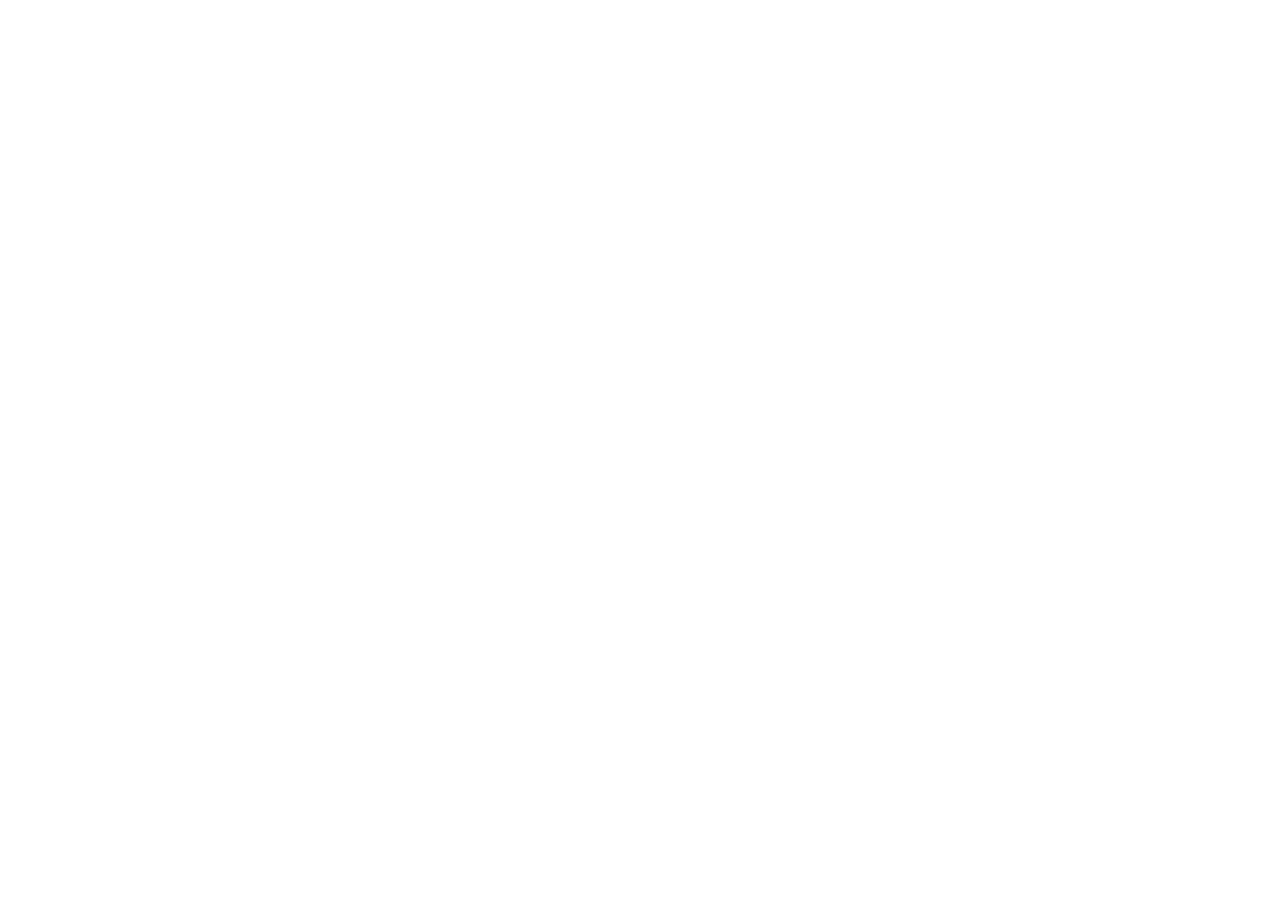
==== index.html @ 176ecad0 "creation de la structure de base du projer" ====
<!DOCTYPE html>
<html lang="en">
<head>
    <meta charset="UTF-8">
    <meta name="viewport" content="width=device-width, initial-scale=1.0">
    <title>Mood Cafe</title>
</head>
<body>
    
</body>
</html>
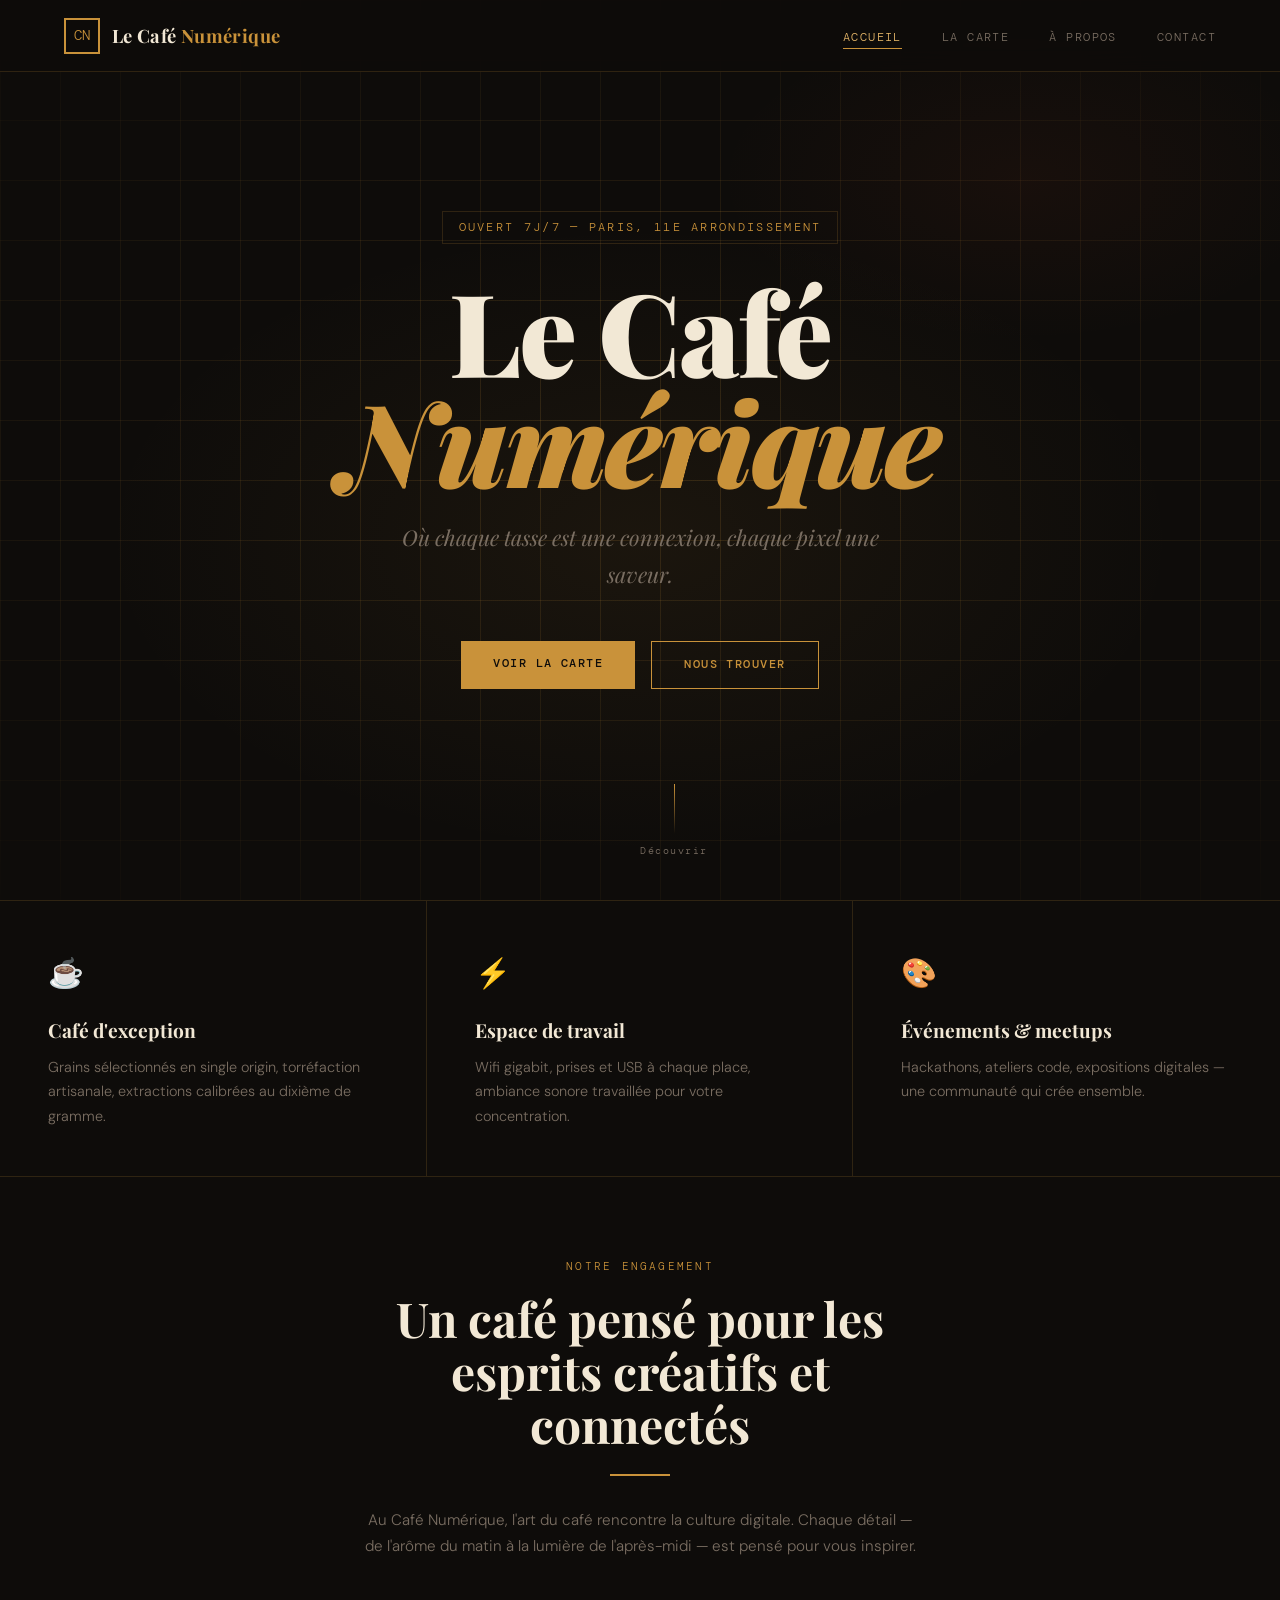
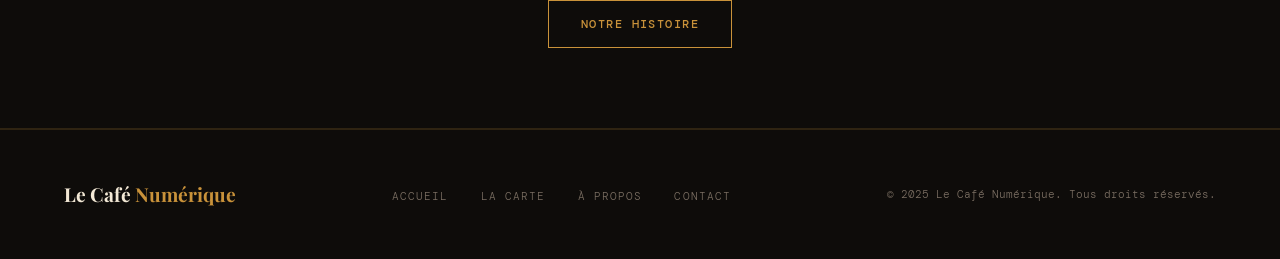
==== commit 3f384525: "ajout de toutes les pages" ====
--- a/index.html
+++ b/index.html
@@ -1,11 +1,96 @@
 <!DOCTYPE html>
-<html lang="en">
+<html lang="fr">
 <head>
-    <meta charset="UTF-8">
-    <meta name="viewport" content="width=device-width, initial-scale=1.0">
-    <title>Mood Cafe</title>
+  <meta charset="UTF-8" />
+  <meta name="viewport" content="width=device-width, initial-scale=1.0" />
+  <title>Le Café Numérique — Accueil</title>
+  <link rel="stylesheet" href="style.css" />
 </head>
 <body>
-    
+
+  <!-- ====== NAVIGATION ====== -->
+  <nav class="navbar">
+    <a href="index.html" class="nav-logo">
+      <div class="nav-logo-icon">CN</div>
+      <span class="nav-logo-text">Le Café <span>Numérique</span></span>
+    </a>
+    <ul class="nav-links">
+      <li><a href="index.html" class="active">Accueil</a></li>
+      <li><a href="menu.html">La Carte</a></li>
+      <li><a href="apropos.html">À Propos</a></li>
+      <li><a href="contact.html">Contact</a></li>
+    </ul>
+  </nav>
+
+  <!-- ====== HERO ====== -->
+  <section class="hero">
+    <div class="hero-bg"></div>
+    <div class="hero-grid"></div>
+
+    <div class="hero-tag fade-up">Ouvert 7j/7 — Paris, 11e arrondissement</div>
+
+    <h1 class="fade-up fade-up-1">
+      Le Café<br /><em>Numérique</em>
+    </h1>
+
+    <p class="hero-slogan fade-up fade-up-2">
+      Où chaque tasse est une connexion, chaque pixel une saveur.
+    </p>
+
+    <div class="hero-cta fade-up fade-up-3">
+      <a href="menu.html" class="btn btn-primary">Voir la carte</a>
+      <a href="contact.html" class="btn btn-outline">Nous trouver</a>
+    </div>
+
+    <div class="hero-scroll fade-up fade-up-4">
+      <div class="hero-scroll-line"></div>
+      <span>Découvrir</span>
+    </div>
+  </section>
+
+  <!-- ====== FEATURES ====== -->
+  <div class="features">
+    <div class="feature">
+      <div class="feature-icon">☕</div>
+      <h3>Café d'exception</h3>
+      <p>Grains sélectionnés en single origin, torréfaction artisanale, extractions calibrées au dixième de gramme.</p>
+    </div>
+    <div class="feature">
+      <div class="feature-icon">⚡</div>
+      <h3>Espace de travail</h3>
+      <p>Wifi gigabit, prises et USB à chaque place, ambiance sonore travaillée pour votre concentration.</p>
+    </div>
+    <div class="feature">
+      <div class="feature-icon">🎨</div>
+      <h3>Événements & meetups</h3>
+      <p>Hackathons, ateliers code, expositions digitales — une communauté qui crée ensemble.</p>
+    </div>
+  </div>
+
+  <!-- ====== CTA SECTION ====== -->
+  <section class="section" style="text-align:center; border-bottom:1px solid var(--border);">
+    <div class="section-label">Notre engagement</div>
+    <h2 class="section-title" style="max-width:600px; margin:0 auto 1.5rem;">
+      Un café pensé pour les esprits créatifs et connectés
+    </h2>
+    <div class="divider" style="margin:0 auto 2rem;"></div>
+    <p style="color:var(--muted); max-width:560px; margin:0 auto 2.5rem; font-size:.95rem;">
+      Au Café Numérique, l'art du café rencontre la culture digitale. Chaque détail — de l'arôme du matin à la lumière de l'après-midi — est pensé pour vous inspirer.
+    </p>
+    <a href="apropos.html" class="btn btn-outline">Notre histoire</a>
+  </section>
+
+  <!-- ====== FOOTER ====== -->
+  <footer>
+    <div class="footer-logo">Le Café <span>Numérique</span></div>
+    <ul class="footer-links">
+      <li><a href="index.html">Accueil</a></li>
+      <li><a href="menu.html">La Carte</a></li>
+      <li><a href="apropos.html">À Propos</a></li>
+      <li><a href="contact.html">Contact</a></li>
+    </ul>
+    <span class="footer-copy">© 2025 Le Café Numérique. Tous droits réservés.</span>
+  </footer>
+
 </body>
-</html>+</html>
--- a/style.css
+++ b/style.css
@@ -0,0 +1,734 @@
+/* ============================================
+   CAFE NUMÉRIQUE — Feuille de styles globale
+   Aesthetic: Editorial / Art Deco / Warm Dark
+   ============================================ */
+
+@import url('https://fonts.googleapis.com/css2?family=Playfair+Display:ital,wght@0,400;0,700;0,900;1,400&family=DM+Sans:wght@300;400;500&family=DM+Mono:wght@400;500&display=swap');
+
+/* ---- Variables ---- */
+:root {
+  --bg:        #0e0c0a;
+  --bg2:       #161310;
+  --bg3:       #1f1a15;
+  --surface:   #26201a;
+  --gold:      #c9923a;
+  --gold-lt:   #e8b96a;
+  --cream:     #f2e8d5;
+  --muted:     #7a6e62;
+  --text:      #e8ddd0;
+  --accent:    #d64e28;
+  --border:    rgba(201,146,58,0.18);
+
+  --font-display: 'Playfair Display', Georgia, serif;
+  --font-body:    'DM Sans', sans-serif;
+  --font-mono:    'DM Mono', monospace;
+
+  --ease: cubic-bezier(.25,.46,.45,.94);
+  --ease-out: cubic-bezier(0,.55,.45,1);
+}
+
+/* ---- Reset ---- */
+*, *::before, *::after { box-sizing: border-box; margin: 0; padding: 0; }
+
+html { scroll-behavior: smooth; font-size: 16px; }
+
+body {
+  background: var(--bg);
+  color: var(--text);
+  font-family: var(--font-body);
+  font-weight: 300;
+  line-height: 1.7;
+  min-height: 100vh;
+}
+
+a { color: var(--gold); text-decoration: none; transition: color .2s; }
+a:hover { color: var(--gold-lt); }
+
+img { display: block; max-width: 100%; }
+
+/* ============================================
+   NAVIGATION
+   ============================================ */
+.navbar {
+  position: fixed;
+  top: 0; left: 0; right: 0;
+  z-index: 1000;
+  display: flex;
+  align-items: center;
+  justify-content: space-between;
+  padding: 1.1rem 4rem;
+  background: rgba(14,12,10,.88);
+  backdrop-filter: blur(14px);
+  border-bottom: 1px solid var(--border);
+}
+
+.nav-logo {
+  display: flex;
+  align-items: center;
+  gap: .75rem;
+}
+
+.nav-logo-icon {
+  width: 36px; height: 36px;
+  border: 2px solid var(--gold);
+  display: flex; align-items: center; justify-content: center;
+  font-size: .9rem;
+  color: var(--gold);
+  font-family: var(--font-mono);
+}
+
+.nav-logo-text {
+  font-family: var(--font-display);
+  font-size: 1.15rem;
+  font-weight: 700;
+  color: var(--cream);
+  letter-spacing: .02em;
+}
+
+.nav-logo-text span { color: var(--gold); }
+
+.nav-links {
+  display: flex;
+  gap: 2.5rem;
+  list-style: none;
+}
+
+.nav-links a {
+  font-family: var(--font-mono);
+  font-size: .75rem;
+  letter-spacing: .12em;
+  text-transform: uppercase;
+  color: var(--muted);
+  transition: color .2s;
+  position: relative;
+}
+
+.nav-links a::after {
+  content: '';
+  position: absolute;
+  bottom: -4px; left: 0;
+  width: 0; height: 1px;
+  background: var(--gold);
+  transition: width .3s var(--ease);
+}
+
+.nav-links a:hover,
+.nav-links a.active { color: var(--gold-lt); }
+
+.nav-links a:hover::after,
+.nav-links a.active::after { width: 100%; }
+
+/* ============================================
+   BOUTONS — border-radius: 0 partout
+   ============================================ */
+.btn {
+  display: inline-block;
+  padding: .8rem 2rem;
+  font-family: var(--font-mono);
+  font-size: .75rem;
+  font-weight: 500;
+  letter-spacing: .12em;
+  text-transform: uppercase;
+  cursor: pointer;
+  border: none;
+  border-radius: 0;          /* ← REQUIS */
+  transition: background .25s var(--ease), color .25s, transform .15s;
+}
+
+.btn-primary {
+  background: var(--gold);
+  color: var(--bg);
+}
+.btn-primary:hover {
+  background: var(--gold-lt);
+  color: var(--bg);
+  transform: translateY(-2px);
+}
+
+.btn-outline {
+  background: transparent;
+  color: var(--gold);
+  border: 1px solid var(--gold);
+  border-radius: 0;
+}
+.btn-outline:hover {
+  background: var(--gold);
+  color: var(--bg);
+  transform: translateY(-2px);
+}
+
+.btn-accent {
+  background: var(--accent);
+  color: #fff;
+  border-radius: 0;
+}
+.btn-accent:hover {
+  background: #b83e1e;
+  transform: translateY(-2px);
+}
+
+/* ============================================
+   PAGE WRAPPER
+   ============================================ */
+.page-content {
+  padding-top: 80px; /* offset navbar */
+}
+
+/* ============================================
+   HERO / HEADER (index.html)
+   ============================================ */
+.hero {
+  position: relative;
+  min-height: 100vh;
+  display: flex;
+  flex-direction: column;
+  align-items: center;
+  justify-content: center;
+  text-align: center;
+  overflow: hidden;
+  padding: 2rem;
+}
+
+.hero-bg {
+  position: absolute;
+  inset: 0;
+  background:
+    radial-gradient(ellipse 60% 50% at 50% 60%, rgba(201,146,58,.07) 0%, transparent 70%),
+    radial-gradient(ellipse 40% 30% at 80% 20%, rgba(214,78,40,.05) 0%, transparent 60%);
+}
+
+.hero-grid {
+  position: absolute;
+  inset: 0;
+  background-image:
+    linear-gradient(var(--border) 1px, transparent 1px),
+    linear-gradient(90deg, var(--border) 1px, transparent 1px);
+  background-size: 60px 60px;
+  mask-image: radial-gradient(ellipse 80% 70% at 50% 50%, black 0%, transparent 100%);
+}
+
+.hero-tag {
+  font-family: var(--font-mono);
+  font-size: .72rem;
+  letter-spacing: .2em;
+  text-transform: uppercase;
+  color: var(--gold);
+  border: 1px solid var(--border);
+  padding: .35rem 1rem;
+  margin-bottom: 2rem;
+  display: inline-block;
+}
+
+.hero h1 {
+  font-family: var(--font-display);
+  font-size: clamp(3.5rem, 9vw, 8rem);
+  font-weight: 900;
+  line-height: .95;
+  color: var(--cream);
+  margin-bottom: 1.5rem;
+  letter-spacing: -.02em;
+}
+
+.hero h1 em {
+  color: var(--gold);
+  font-style: italic;
+}
+
+.hero-slogan {
+  font-family: var(--font-display);
+  font-style: italic;
+  font-size: clamp(1rem, 2vw, 1.35rem);
+  color: var(--muted);
+  margin-bottom: 3rem;
+  max-width: 500px;
+}
+
+.hero-cta {
+  display: flex;
+  gap: 1rem;
+  justify-content: center;
+  flex-wrap: wrap;
+}
+
+.hero-scroll {
+  position: absolute;
+  bottom: 2.5rem;
+  left: 50%;
+  transform: translateX(-50%);
+  display: flex;
+  flex-direction: column;
+  align-items: center;
+  gap: .5rem;
+  color: var(--muted);
+  font-family: var(--font-mono);
+  font-size: .65rem;
+  letter-spacing: .15em;
+}
+
+.hero-scroll-line {
+  width: 1px;
+  height: 50px;
+  background: linear-gradient(to bottom, var(--gold), transparent);
+  animation: scrollPulse 2s infinite;
+}
+
+@keyframes scrollPulse {
+  0%, 100% { opacity: .3; }
+  50% { opacity: 1; }
+}
+
+/* ---- Features strip ---- */
+.features {
+  display: grid;
+  grid-template-columns: repeat(3, 1fr);
+  border-top: 1px solid var(--border);
+  border-bottom: 1px solid var(--border);
+}
+
+.feature {
+  padding: 3rem;
+  border-right: 1px solid var(--border);
+  transition: background .3s;
+}
+.feature:last-child { border-right: none; }
+.feature:hover { background: var(--bg3); }
+
+.feature-icon {
+  font-size: 1.8rem;
+  margin-bottom: 1rem;
+}
+
+.feature h3 {
+  font-family: var(--font-display);
+  font-size: 1.2rem;
+  color: var(--cream);
+  margin-bottom: .5rem;
+}
+
+.feature p { font-size: .9rem; color: var(--muted); }
+
+/* ============================================
+   PAGE HEADER (intérieur)
+   ============================================ */
+.page-header {
+  padding: 5rem 4rem 3rem;
+  border-bottom: 1px solid var(--border);
+  position: relative;
+  overflow: hidden;
+}
+
+.page-header::before {
+  content: '';
+  position: absolute;
+  top: -60px; right: -60px;
+  width: 300px; height: 300px;
+  border: 60px solid var(--border);
+  border-radius: 0;
+}
+
+.page-header-tag {
+  font-family: var(--font-mono);
+  font-size: .7rem;
+  letter-spacing: .2em;
+  text-transform: uppercase;
+  color: var(--gold);
+  margin-bottom: 1rem;
+}
+
+.page-header h1 {
+  font-family: var(--font-display);
+  font-size: clamp(2.5rem, 6vw, 5rem);
+  font-weight: 900;
+  color: var(--cream);
+  line-height: 1;
+}
+
+/* ============================================
+   SECTION GENERIC
+   ============================================ */
+.section {
+  padding: 5rem 4rem;
+}
+
+.section-label {
+  font-family: var(--font-mono);
+  font-size: .7rem;
+  letter-spacing: .2em;
+  text-transform: uppercase;
+  color: var(--gold);
+  margin-bottom: 1rem;
+}
+
+.section-title {
+  font-family: var(--font-display);
+  font-size: clamp(1.8rem, 4vw, 3rem);
+  color: var(--cream);
+  margin-bottom: 1.5rem;
+  line-height: 1.1;
+}
+
+.divider {
+  width: 60px;
+  height: 2px;
+  background: var(--gold);
+  margin: 1.5rem 0;
+}
+
+/* ============================================
+   MENU PAGE
+   ============================================ */
+.menu-grid {
+  display: grid;
+  grid-template-columns: repeat(auto-fit, minmax(320px, 1fr));
+  gap: 0;
+  border: 1px solid var(--border);
+}
+
+.menu-category {
+  border-right: 1px solid var(--border);
+  border-bottom: 1px solid var(--border);
+}
+
+.menu-category-header {
+  padding: 1.5rem 2rem;
+  background: var(--bg3);
+  border-bottom: 1px solid var(--border);
+  display: flex;
+  align-items: center;
+  gap: 1rem;
+}
+
+.menu-category-header .icon { font-size: 1.3rem; }
+
+.menu-category-header h2 {
+  font-family: var(--font-display);
+  font-size: 1.3rem;
+  color: var(--cream);
+}
+
+.menu-item {
+  display: flex;
+  justify-content: space-between;
+  align-items: flex-start;
+  padding: 1.2rem 2rem;
+  border-bottom: 1px solid var(--border);
+  transition: background .2s;
+  gap: 1rem;
+}
+
+.menu-item:last-child { border-bottom: none; }
+.menu-item:hover { background: var(--surface); }
+
+.menu-item-info h3 {
+  font-family: var(--font-display);
+  font-size: 1rem;
+  color: var(--cream);
+  margin-bottom: .2rem;
+}
+
+.menu-item-info p {
+  font-size: .8rem;
+  color: var(--muted);
+}
+
+.menu-price {
+  font-family: var(--font-mono);
+  font-size: .95rem;
+  color: var(--gold);
+  white-space: nowrap;
+  font-weight: 500;
+}
+
+.menu-badge {
+  display: inline-block;
+  padding: .15rem .5rem;
+  font-family: var(--font-mono);
+  font-size: .6rem;
+  letter-spacing: .1em;
+  text-transform: uppercase;
+  background: var(--accent);
+  color: #fff;
+  border-radius: 0;
+  margin-left: .5rem;
+  vertical-align: middle;
+}
+
+/* ============================================
+   A PROPOS PAGE
+   ============================================ */
+.about-grid {
+  display: grid;
+  grid-template-columns: 1fr 1fr;
+  gap: 0;
+  border: 1px solid var(--border);
+}
+
+.about-text {
+  padding: 4rem;
+  border-right: 1px solid var(--border);
+}
+
+.about-text p { color: var(--muted); margin-bottom: 1.2rem; font-size: .95rem; }
+.about-text p strong { color: var(--text); }
+
+.about-visual {
+  padding: 4rem;
+  display: flex;
+  flex-direction: column;
+  justify-content: center;
+  gap: 2rem;
+}
+
+.stat {
+  padding: 1.5rem;
+  border: 1px solid var(--border);
+  transition: border-color .3s;
+}
+.stat:hover { border-color: var(--gold); }
+
+.stat-num {
+  font-family: var(--font-display);
+  font-size: 3rem;
+  font-weight: 900;
+  color: var(--gold);
+  line-height: 1;
+}
+
+.stat-label {
+  font-family: var(--font-mono);
+  font-size: .7rem;
+  letter-spacing: .15em;
+  text-transform: uppercase;
+  color: var(--muted);
+  margin-top: .3rem;
+}
+
+/* Équipe */
+.team-grid {
+  display: grid;
+  grid-template-columns: repeat(auto-fit, minmax(220px, 1fr));
+  gap: 0;
+  border: 1px solid var(--border);
+  margin-top: 3rem;
+}
+
+.team-card {
+  padding: 2.5rem 2rem;
+  border-right: 1px solid var(--border);
+  border-bottom: 1px solid var(--border);
+  transition: background .25s;
+}
+.team-card:hover { background: var(--bg3); }
+
+.team-avatar {
+  width: 56px; height: 56px;
+  background: var(--surface);
+  border: 1px solid var(--gold);
+  display: flex; align-items: center; justify-content: center;
+  font-size: 1.4rem;
+  margin-bottom: 1.2rem;
+}
+
+.team-card h3 {
+  font-family: var(--font-display);
+  font-size: 1.1rem;
+  color: var(--cream);
+  margin-bottom: .2rem;
+}
+
+.team-role {
+  font-family: var(--font-mono);
+  font-size: .7rem;
+  letter-spacing: .12em;
+  text-transform: uppercase;
+  color: var(--gold);
+  margin-bottom: .7rem;
+}
+
+.team-card p { font-size: .85rem; color: var(--muted); }
+
+/* ============================================
+   CONTACT PAGE
+   ============================================ */
+.contact-grid {
+  display: grid;
+  grid-template-columns: 1fr 1.4fr;
+  gap: 0;
+  border: 1px solid var(--border);
+}
+
+.contact-info {
+  padding: 4rem 3rem;
+  border-right: 1px solid var(--border);
+  display: flex;
+  flex-direction: column;
+  gap: 2.5rem;
+}
+
+.info-block h3 {
+  font-family: var(--font-mono);
+  font-size: .7rem;
+  letter-spacing: .18em;
+  text-transform: uppercase;
+  color: var(--gold);
+  margin-bottom: .8rem;
+}
+
+.info-block p, .info-block address {
+  font-style: normal;
+  font-size: .95rem;
+  color: var(--muted);
+  line-height: 1.8;
+}
+
+.hours-table { width: 100%; border-collapse: collapse; }
+.hours-table tr { border-bottom: 1px solid var(--border); }
+.hours-table td {
+  padding: .5rem 0;
+  font-size: .9rem;
+  color: var(--muted);
+}
+.hours-table td:last-child { text-align: right; color: var(--text); }
+.hours-table .today td { color: var(--gold); }
+
+/* Formulaire */
+.contact-form {
+  padding: 4rem 3rem;
+}
+
+.contact-form h2 {
+  font-family: var(--font-display);
+  font-size: 1.8rem;
+  color: var(--cream);
+  margin-bottom: 2rem;
+}
+
+.form-group {
+  margin-bottom: 1.5rem;
+}
+
+.form-group label {
+  display: block;
+  font-family: var(--font-mono);
+  font-size: .7rem;
+  letter-spacing: .15em;
+  text-transform: uppercase;
+  color: var(--gold);
+  margin-bottom: .5rem;
+}
+
+.form-group input,
+.form-group textarea,
+.form-group select {
+  width: 100%;
+  background: var(--bg3);
+  border: 1px solid var(--border);
+  border-radius: 0;              /* ← REQUIS */
+  padding: .85rem 1rem;
+  color: var(--text);
+  font-family: var(--font-body);
+  font-size: .95rem;
+  transition: border-color .25s;
+  outline: none;
+}
+
+.form-group input:focus,
+.form-group textarea:focus,
+.form-group select:focus {
+  border-color: var(--gold);
+}
+
+.form-group textarea { resize: vertical; min-height: 120px; }
+
+.form-row { display: grid; grid-template-columns: 1fr 1fr; gap: 1.2rem; }
+
+/* ============================================
+   FOOTER
+   ============================================ */
+footer {
+  padding: 3rem 4rem;
+  border-top: 1px solid var(--border);
+  display: flex;
+  align-items: center;
+  justify-content: space-between;
+  gap: 2rem;
+  flex-wrap: wrap;
+}
+
+.footer-logo {
+  font-family: var(--font-display);
+  font-size: 1.2rem;
+  font-weight: 700;
+  color: var(--cream);
+}
+
+.footer-logo span { color: var(--gold); }
+
+.footer-links {
+  display: flex;
+  gap: 2rem;
+  list-style: none;
+}
+
+.footer-links a {
+  font-family: var(--font-mono);
+  font-size: .7rem;
+  letter-spacing: .1em;
+  text-transform: uppercase;
+  color: var(--muted);
+  transition: color .2s;
+}
+
+.footer-links a:hover { color: var(--gold); }
+
+.footer-copy {
+  font-family: var(--font-mono);
+  font-size: .7rem;
+  color: var(--muted);
+}
+
+/* ============================================
+   ANIMATIONS
+   ============================================ */
+@keyframes fadeUp {
+  from { opacity: 0; transform: translateY(30px); }
+  to   { opacity: 1; transform: translateY(0); }
+}
+
+.fade-up { animation: fadeUp .7s var(--ease) both; }
+.fade-up-1 { animation-delay: .1s; }
+.fade-up-2 { animation-delay: .25s; }
+.fade-up-3 { animation-delay: .4s; }
+.fade-up-4 { animation-delay: .55s; }
+
+/* ============================================
+   RESPONSIVE
+   ============================================ */
+@media (max-width: 900px) {
+  .navbar { padding: 1rem 1.5rem; }
+  .nav-links { gap: 1.5rem; }
+
+  .section { padding: 3rem 1.5rem; }
+  .page-header { padding: 4rem 1.5rem 2rem; }
+
+  .features { grid-template-columns: 1fr; }
+  .feature { border-right: none; border-bottom: 1px solid var(--border); }
+
+  .about-grid,
+  .contact-grid { grid-template-columns: 1fr; }
+  .about-text { border-right: none; border-bottom: 1px solid var(--border); }
+  .contact-info { border-right: none; border-bottom: 1px solid var(--border); }
+
+  .form-row { grid-template-columns: 1fr; }
+
+  footer { flex-direction: column; align-items: flex-start; padding: 2rem 1.5rem; }
+
+  .about-text, .about-visual,
+  .contact-info, .contact-form { padding: 2.5rem 1.5rem; }
+}
+
+@media (max-width: 600px) {
+  .hero h1 { font-size: 3rem; }
+  .nav-links { display: none; }
+  .hero-cta { flex-direction: column; align-items: center; }
+}
